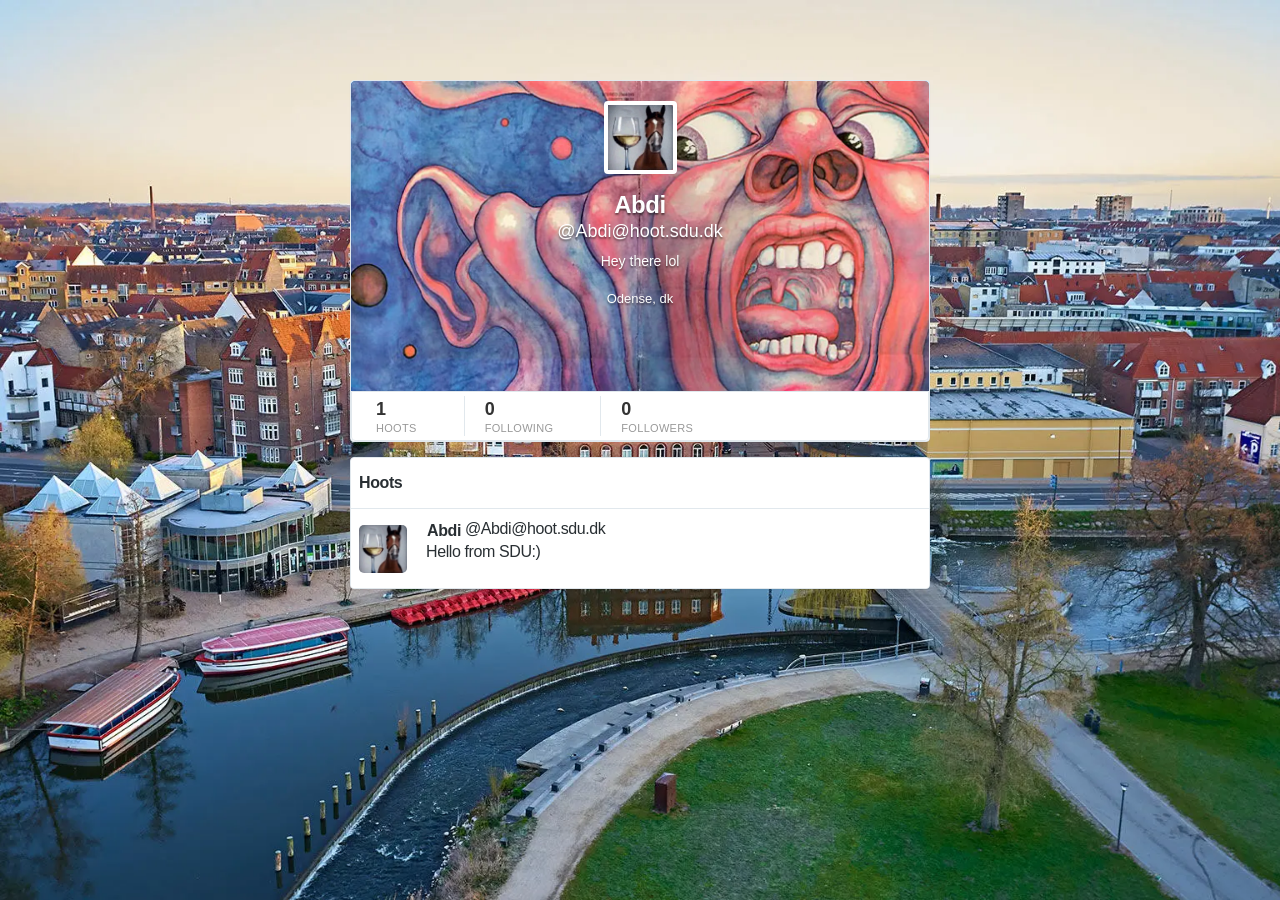
==== ui/Profile/index.html @ 703d7cf2 "rename folder to match others" ====
<!DOCTYPE html>
<html lang="en">
<head>
    <meta charset="UTF-8">
    <meta name="viewport"
          content="width=device-width, initial-scale=1.0">
    <title>Hoot</title>

    <link rel="stylesheet" href="style.css">
    <link rel="stylesheet" href="../UIFONT/web/inter.css">
</head>
<body>
    <main>
        <section class="main-profile">

      <div class="upperbody">
            <div class="banner">
            <img src="king.webp">
              </div>

            <div class="profile-content">
              <div class="avatar">
                <img
                    src="horse.webp"
                    alt="Profile picture">
              </div>

              <div class="display-name">
                <h1>Abdi</h1>
              </div>
                
              <div class="username">
                <p>@Abdi@hoot.sdu.dk</p>
              </div>

                <div class="bio">
                <p class="bio">
                  Hey there lol
                </p>

                 </div>

                <div class="location">
                <p>Odense, dk</p>
                </div>
            
          </div>

                <div class="profile-stats">
                  <div class="hoots-stat">
                    <span><strong>1</strong> Hoots</span>
                  </div>

                  <div class="following-stat">
                    <span><strong>0</strong> Following</span>
                  </div>

                  <div class="followers-stat">                
                    <span><strong>0</strong> Followers</span>   
                  </div>

                </div>
      </div>
        </section>
      <section class="feed">
        <div class="Hoots">
          <div class="top-bar">
            <p><strong>Hoots</strong></p>
          </div>
          <div class="Hoot-content">
          <div class="hoot-avatar">
                <img
                    src="horse.webp"
                    alt="Profile picture">
          </div>
            <div class="hoot-display-name">
              <p><strong>Abdi</strong></p>
              </div>
              <div class="hoot-username">
              <p>@Abdi@hoot.sdu.dk</p>

            </div>
            <div class="hoot-text">
            <p>Hello from SDU:)</p>
              </div>
          </div>
        </div>

      </section>
    </main>
</body>
</html>
---- ui/Profile/style.css ----
* {
    box-sizing: border-box;
}

html,
body {
    margin: 0;
    min-height: 100%;

}

body {
    min-height: 100vh;
   /* background: #f5f8fa;*/
    font-family: "Inter", sans-serif;
    letter-spacing: 0;
    color: #292f33;
    min-height: 100vh;
    background-image: url("odense.webp");
    background-position: center;
    background-size: cover;
    background-repeat: no-repeat;
    font-family: "Inter", sans-serif;
    display: flex;
    justify-content: center;
    align-items: flex-start;
    border-radius: 4px;
    padding: 80px 20px;
}

.main-profile
{
    position: relative;
    width: 580px;
    height: auto;               
    border: 1px solid #e1e8ed;
    border-radius: 4px;
    overflow: hidden;
    background: #fff;
    box-shadow: 0 1px 2px rgba(0, 0, 0, 0.04);
}

.banner {

    border-top-right-radius: 4px;
    border-top-left-radius: 4px;
    width: 100%;
    height: 310px;
    overflow: hidden;
    background: #55acee;
}


.banner img {
    display: block;
    width: 100%;
    height: 100%;
    border-top-right-radius: 4px;
    border-top-left-radius: 4px;
    object-fit: cover;
    object-position: center;
}
.profile-content {
    position: relative;
  /*  padding: 12px 24px 24px 155px;*/
}

.avatar {
    position: absolute;
    top: -290px;
    left: 253px;

    width: 73px;
    height: 73px;

    border: 4px solid white;
    border-radius: 4px;
}

.avatar img {
    display: block;
    width: 100%;
    height: 100%;
    object-fit: cover;
    border-radius: 2px;
}


.display-name h1 {
    position: absolute;
    top: -200px;
    left: 0;
    width: 100%;
    margin: 0;
    text-align: center;
    font-size: 24px;
    color: #fff;
    font-weight: 600;
    letter-spacing: -0.4px;
    text-shadow: 0 2px 2px rgba(0, 0, 0, .5);
}

.username {
    position: absolute;
    top: -170px;
    left: 0;
    width: 100%;
    margin: 0;
    text-align: center;
    font-size: 18px;
    font-weight: 400;
    color: #fff;
    text-shadow: 0 2px 2px rgba(0, 0, 0, .5);
}

.username p {
    margin: 0;
    color: #fff;
    font-size: 18px;
}

.bio {
    position: absolute;
    top: -70px;
    left: 0;
    width: 100%;
    font-size: 14px;
    font-weight: 400;
    margin: 0;
    text-align: center;
    text-shadow: 0 2px 2px rgba(0, 0, 0, .5);
}

.bio p {
    margin: 0;
    color: #fff;
    line-height: 1.5;
}
.location {
    position: absolute;
    top: -100px;
    left: 0;
    font-size: 14px;
    font-weight: 400;
    width: 100%;
    margin: 0;
    text-align: center;
    text-shadow: 0 2px 2px rgba(0, 0, 0, .5);
}


.location p {
    margin: 0;
    color: #fff;
    font-size: 13px;
}

.location p::before {
    color: #8899a6;
}

.profile-stats {
    width: 100%;
    height: 50px;
    display: flex;
    flex-wrap: wrap;
    gap: 32px;
    background-color: #fff;
    padding: 4px;
    border-bottom-right-radius: 4px;
    border-bottom-left-radius: 4px;
    border: 1px solid #e1e8ed;
    line-height: 16px;
    text-shadow: 0 1px 0 #fff;
}

.profile-stats span {
    display: flex;
    flex-direction: column;
    gap: 3px;

    color: #999999;
    font-size: 11px;
    text-transform: uppercase;
    letter-spacing: 0.3px;
}

.profile-stats strong {
    color: #333333;
    font-size: 18px;
    font-weight: 700;
    letter-spacing: 0;
}
.hoots-stat {
    padding-right: 15px;
    padding-top:5px;
    font-weight: 300;
    padding-left: 20px;
  }

.following-stat {
    border-left: 1px solid #e1e8ed;
    padding-right: 15px;
    padding-top:5px;
    font-weight: 300;
    padding-left: 20px;
  }
.followers-stat {
    border-left: 1px solid #e1e8ed;
    padding-right: 15px;
    padding-top:5px;
    font-weight: 300;
    padding-left: 20px;
  }

.feed 
{
    position: relative;
    width: 580px;
    height: auto;               
    border: 1px solid #e1e8ed;
    border-radius: 4px;
    overflow: hidden;
    letter-spacing: -0.4px;
    background: #fff;
    margin-top: 15px;
    background: #fff;
    box-shadow: 0 1px 2px rgba(0, 0, 0, 0.04);
}
.Hoots{

    border-top-right-radius: 4px;
    border-top-left-radius: 4px;
    width: 100%;
    height: 130px;
    overflow: hidden;
    background: #fff;
}
.hoot-avatar img{
    float:left;
    display: block;
    width: 48px;
    height: 48px;
    border-radius: 5px;
    margin-top: 0px;
    margin-left: 8px;
}
.top-bar{

    background: #fff;
    border-bottom: 1px solid #e1e8ed;
}
.top-bar p {
  margin-left: 8px;
}

.hoot-text{
  position: relative;
  font-size 14px;
  bottom: 50px;
  right: -75px;
  font-weight:500;
}

.hoot-display-name
{
  position: relative;
  left:20px;
  bottom: 3px;
  font-weight:500;
}


.hoot-username
{
  position: relative;
  left: 58px !important;
  top: -39px !important;
  font-weight:400;
}

/* Mobile layout */
@media (max-width: 600px) {
    body {
        padding: 20px 10px;
    }

    .banner {
        height: 140px;
    }

    .profile-content {
        padding: 48px 16px 20px;
    }

    .avatar {
        top: -55px;
        left: 16px;
        width: 88px;
        height: 88px;
    }

    .profile-stats {
        gap: 20px;
    }
}
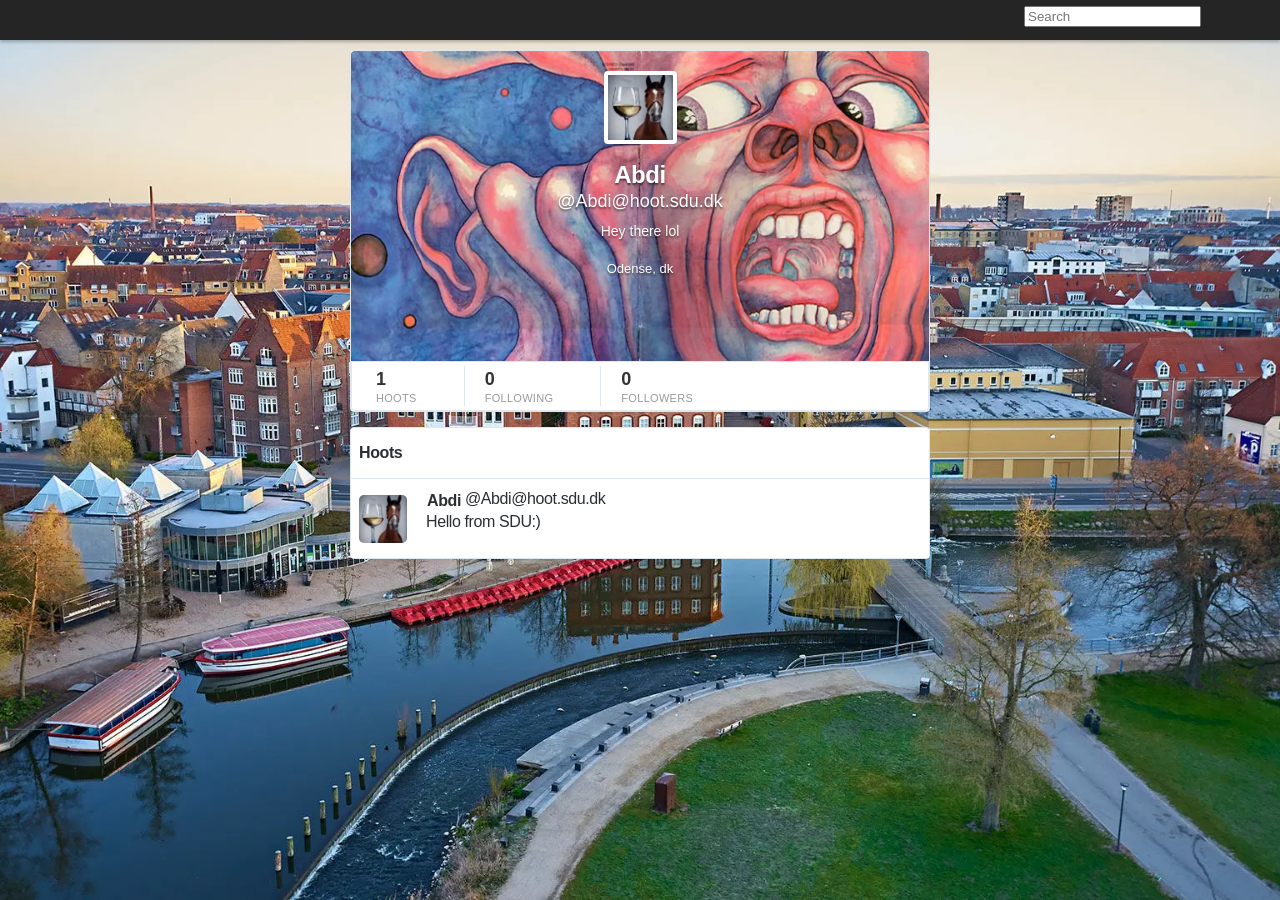
==== commit 9f3aab21: "added top bar and fixed stuff" ====
--- a/ui/Profile/index.html
+++ b/ui/Profile/index.html
@@ -1,4 +1,3 @@
-
 <!DOCTYPE html>
 <html lang="en">
 <head>
@@ -12,6 +11,16 @@
 </head>
 <body>
     <main>
+        <section class="upper-bar">   
+        <div class="nav-bar">
+            </div>
+
+            <div class="search-bar">
+              <label for="search"></label>
+              <input type="text" placeholder="Search" id="upper-bar-search">
+            </div>
+        </section>
+
         <section class="main-profile">
 
       <div class="upperbody">
--- a/ui/Profile/style.css
+++ b/ui/Profile/style.css
@@ -25,12 +25,46 @@
     justify-content: center;
     align-items: flex-start;
     border-radius: 4px;
-    padding: 80px 20px;
-}
-
+    padding: 50px 20px;
+}
+
+.upper-bar
+{
+    position: fixed;
+    top: 0px;
+    left: 0px;
+    width: 100%;
+    margin-bottom: 5px;
+    color: #333;
+}
+
+.nav-bar
+{
+
+    color: #333;
+    font-size: 14px;
+    height:40px;
+    background-color: #252525;
+    box-shadow: 0 2px 3px rgba(0,0,0,.25);
+}
+.search-bar
+{
+    position: fixed;
+    margin-top: 6px;
+    top: 0px;
+    left: 80%;
+}
+.search-bar input:focus 
+{
+    outline: none;
+    box-shadow: none;
+}
 .main-profile
 {
     position: relative;
+    top:0px;
+    left:0;
+    z-index: 1000;
     width: 580px;
     height: auto;               
     border: 1px solid #e1e8ed;
@@ -256,7 +290,7 @@
 
 .hoot-text{
   position: relative;
-  font-size 14px;
+  font-size: 16px;
   bottom: 50px;
   right: -75px;
   font-weight:500;
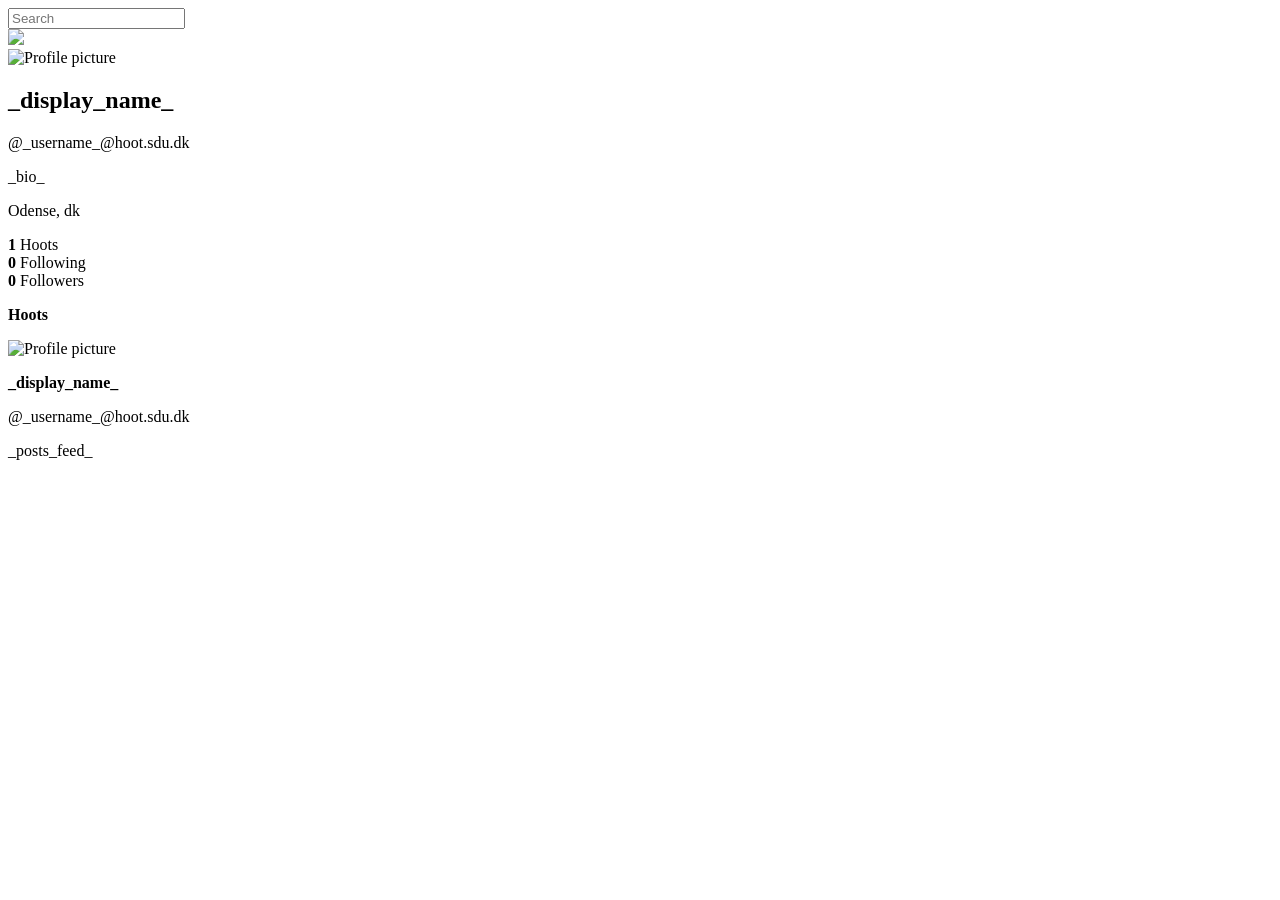
==== commit e0f12eef: "profiles in server" ====
--- a/ui/Profile/index.html
+++ b/ui/Profile/index.html
@@ -6,8 +6,8 @@
           content="width=device-width, initial-scale=1.0">
     <title>Hoot</title>
 
-    <link rel="stylesheet" href="style.css">
-    <link rel="stylesheet" href="../UIFONT/web/inter.css">
+    <link rel="stylesheet" href="/Profile/style.css">
+    <link rel="stylesheet" href="/UIFONT/web/inter.css">
 </head>
 <body>
     <main>
@@ -25,27 +25,27 @@
 
       <div class="upperbody">
             <div class="banner">
-            <img src="king.webp">
+            <img src="_cover_url_">
               </div>
 
             <div class="profile-content">
               <div class="avatar">
                 <img
-                    src="horse.webp"
+                    src="_avatar_url_"
                     alt="Profile picture">
               </div>
 
               <div class="display-name">
-                <h1>Abdi</h1>
+                <h1>_display_name_</h1>
               </div>
                 
               <div class="username">
-                <p>@Abdi@hoot.sdu.dk</p>
+                <p>@_username_@hoot.sdu.dk</p>
               </div>
 
                 <div class="bio">
                 <p class="bio">
-                  Hey there lol
+                _bio_
                 </p>
 
                  </div>
@@ -80,18 +80,18 @@
           <div class="Hoot-content">
           <div class="hoot-avatar">
                 <img
-                    src="horse.webp"
+                    src="_avatar_url_"
                     alt="Profile picture">
           </div>
             <div class="hoot-display-name">
-              <p><strong>Abdi</strong></p>
+              <p><strong>_display_name_</strong></p>
               </div>
               <div class="hoot-username">
-              <p>@Abdi@hoot.sdu.dk</p>
+              <p>@_username_@hoot.sdu.dk</p>
 
             </div>
             <div class="hoot-text">
-            <p>Hello from SDU:)</p>
+            <p>_posts_feed_</p>
               </div>
           </div>
         </div>
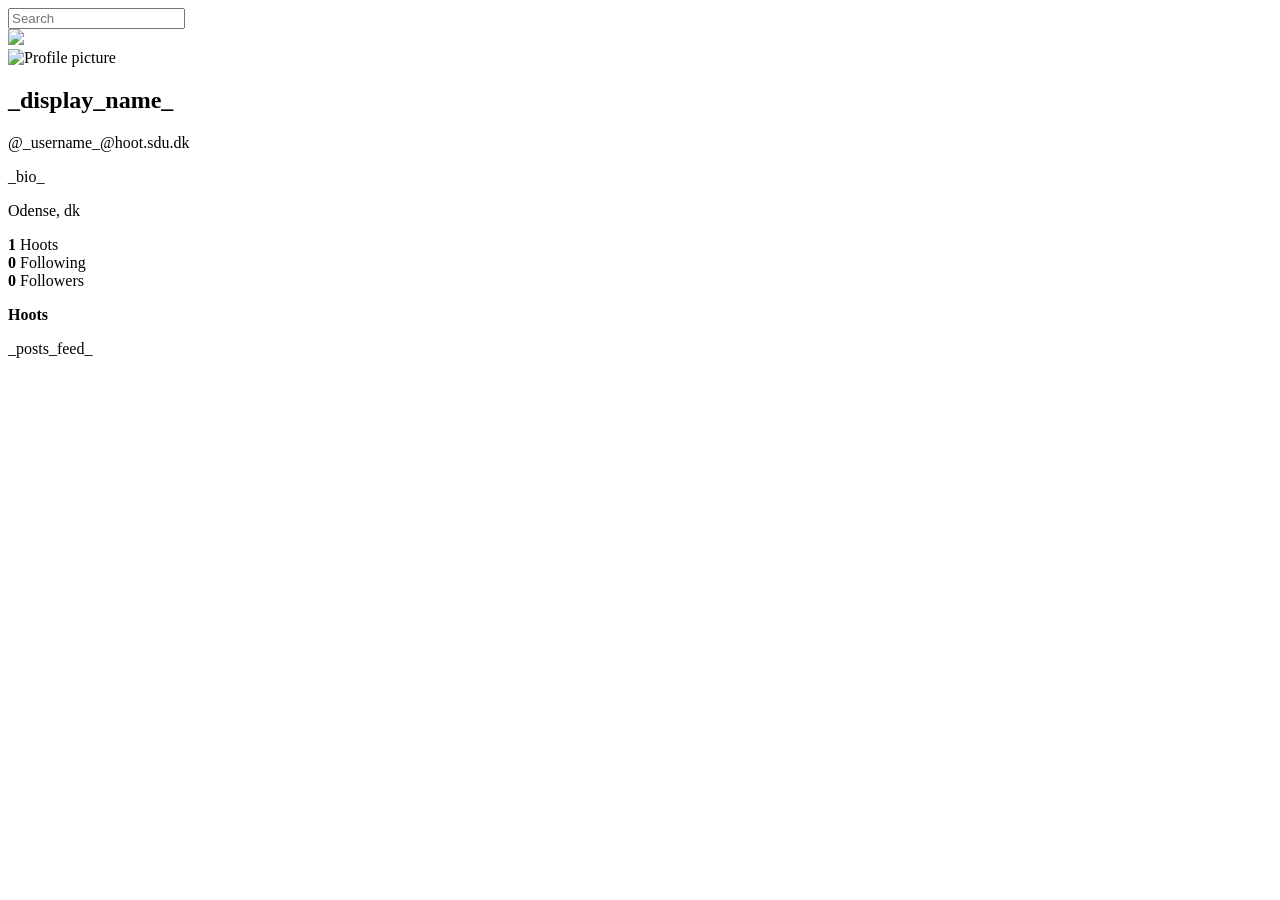
==== commit 865770c2: "added username column in the db for posts" ====
--- a/ui/Profile/index.html
+++ b/ui/Profile/index.html
@@ -5,6 +5,17 @@
     <meta name="viewport"
           content="width=device-width, initial-scale=1.0">
     <title>Hoot</title>
+
+    <style>
+        html {
+            background-image: url("_background_url_");
+            background-position: center;
+            background-size: cover;
+            background-repeat: no-repeat;
+            background-attachment: fixed;
+        }
+    </style>
+
 
     <link rel="stylesheet" href="/Profile/style.css">
     <link rel="stylesheet" href="/UIFONT/web/inter.css">
@@ -23,10 +34,12 @@
 
         <section class="main-profile">
 
+
       <div class="upperbody">
             <div class="banner">
             <img src="_cover_url_">
-              </div>
+            </div>
+
 
             <div class="profile-content">
               <div class="avatar">
@@ -73,29 +86,29 @@
       </div>
         </section>
       <section class="feed">
-        <div class="Hoots">
+        <div class="feed-header">
           <div class="top-bar">
             <p><strong>Hoots</strong></p>
-          </div>
-          <div class="Hoot-content">
-          <div class="hoot-avatar">
-                <img
-                    src="_avatar_url_"
-                    alt="Profile picture">
-          </div>
-            <div class="hoot-display-name">
-              <p><strong>_display_name_</strong></p>
-              </div>
-              <div class="hoot-username">
-              <p>@_username_@hoot.sdu.dk</p>
-
-            </div>
-            <div class="hoot-text">
-            <p>_posts_feed_</p>
-              </div>
+          <!-- </div> -->
+          <!-- <div class="Hoot-content"> -->
+          <!-- <div class="hoot-avatar"> -->
+          <!--       <img -->
+          <!--           src="_avatar_url_" -->
+          <!--           alt="Profile picture"> -->
+          <!-- </div> -->
+          <!--   <div class="hoot-display-name"> -->
+          <!--     <p><strong>_display_name_</strong></p> -->
+          <!--     </div> -->
+          <!--     <div class="hoot-username"> -->
+          <!--     <p>@_username_@hoot.sdu.dk</p> -->
+          <!---->
+          <!--   </div> -->
+          <!--   <div class="hoot-text"> -->
+              <!-- </div> -->
           </div>
         </div>
 
+            _posts_feed_
       </section>
     </main>
 </body>
